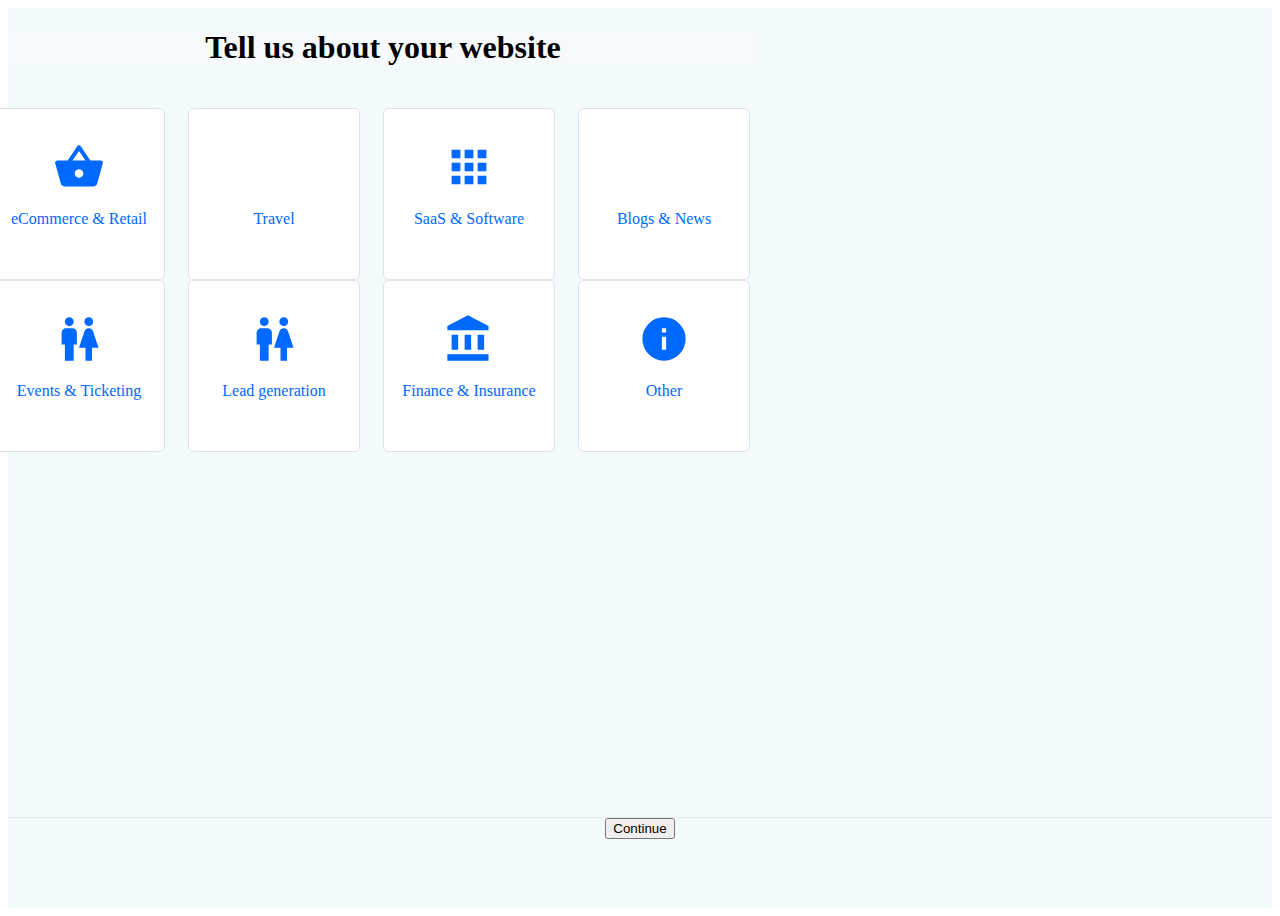
==== x2/index.html @ 1217ceb5 "version1" ====
<!DOCTYPE html>
<html lang="en">

<head>
    <meta charset="UTF-8">
    <meta http-equiv="X-UA-Compatible" content="IE=edge">
    <meta name="viewport" content="width=device-width, initial-scale=1.0">
    <link rel="stylesheet" href="style.css">
    <link rel="stylesheet" href="https://cdn.jsdelivr.net/npm/bootstrap@4.6.0/dist/css/bootstrap.min.css"
        integrity="sha384-B0vP5xmATw1+K9KRQjQERJvTumQW0nPEzvF6L/Z6nronJ3oUOFUFpCjEUQouq2+l" crossorigin="anonymous">
    <link rel="stylesheet" href="https://cdnjs.cloudflare.com/ajax/libs/font-awesome/5.15.3/css/all.min.css"
        integrity="sha512-iBBXm8fW90+nuLcSKlbmrPcLa0OT92xO1BIsZ+ywDWZCvqsWgccV3gFoRBv0z+8dLJgyAHIhR35VZc2oM/gI1w=="
        crossorigin="anonymous" referrerpolicy="no-referrer" />
    <link rel="stylesheet" href="https://fonts.googleapis.com/icon?family=Material+Icons">
    <title>Onboarding</title>
</head>

<body>
    <main class="category-main">
        <div class="category-content-top">
            <div class="category-content-center">
                <div class="category-content-buttom mx-auto">
                    <h1 class="content-title pt-3 pt-md-5">
                        Tell us about your website
                    </h1>
                    <div class="category-content-border">
                        <div class="category-content px-3 form-group">
                            <div class="category-flex">
                                <ul class="category-box-content">
                                    <li class="category-box-item mb-3">
                                        <label>
                                            <input type="radio" name="site-category" class="display-none" value="1">
                                            <div class="icon-container">
                                                <i class='material-icons'>shopping_basket

                                                </i>
                                            </div>
                                            <h3>eCommerce & Retail</h3>
                                        </label>
                                    </li>
                                    <li class="category-box-item mb-3">
                                        <label>
                                            <input type="radio" name="site-category" class="display-none" value="2">
                                            <div class="icon-container">
                                                <i class='material-icons'>hiking</i>
                                            </div>
                                            <h3>Travel</h3>
                                        </label>
                                    </li>
                                    <li class="category-box-item mb-3">
                                        <label>
                                            <input type="radio" name="site-category" class="display-none" value="3">
                                            <div class="icon-container">
                                                <i class='material-icons'>apps</i>
                                            </div>
                                            <h3>SaaS & Software</h3>
                                        </label>
                                    </li>
                                    <li class="category-box-item mb-3">
                                        <label>
                                            <input type="radio" name="site-category" class="display-none" value="4">
                                            <div class="icon-container">
                                                <i class='material-icons'>article</i>
                                            </div>
                                            <h3>Blogs & News</h3>
                                        </label>
                                    </li>
                                    <li class="category-box-item mb-3">
                                        <label>
                                            <input type="radio" name="site-category" class="display-none" value="5">
                                            <div class="icon-container">
                                                <i class='material-icons'>wc</i>
                                            </div>
                                            <h3>Events & Ticketing</h3>
                                        </label>
                                    </li>
                                    <li class="category-box-item mb-3">
                                        <label>
                                            <input type="radio" name="site-category" class="display-none " value="6">
                                            <div class="icon-container">
                                                <i class='material-icons'>wc</i>
                                            </div>
                                            <h3>Lead generation</h3>
                                        </label>
                                    </li>
                                    <li class="category-box-item mb-3">
                                        <label>
                                            <input type="radio" name="site-category" class="display-none" value="7">
                                            <div class="icon-container">
                                                <i class='material-icons'>account_balance</i>
                                            </div>
                                            <h3>Finance & Insurance</h3>
                                        </label>
                                    </li>
                                    <li class="category-box-item mb-3">
                                        <label>
                                            <input type="radio" name="site-category" class="display-none" value="8">
                                            <div class="icon-container">
                                                <i class='material-icons'>info</i>
                                            </div>
                                            <h3>Other</h3>
                                        </label>
                                    </li>
                                    

                                </ul>
                            </div>

                        </div>
                    </div>

                </div>
                <div class="contunie-content">
                    <div class="contunie-button-content px-3 my-3 my-md-4">
                        <button type="button" class="btn btn-primary disablebled">
                            Continue
                            <i class="fas fa-chevron-right ml-2"></i>
                        </button>

                    </div>
                </div>
            </div>

        </div>

    </main>



    <script src="https://code.jquery.com/jquery-3.6.0.js"
        integrity="sha256-H+K7U5CnXl1h5ywQfKtSj8PCmoN9aaq30gDh27Xc0jk=" crossorigin="anonymous"></script>
    <script>
    //     $('.category-box-item').click(function(){
    //         let id_check;
    //     id_check=$('input[name="site-category"]:checked').val();
    //     let input_parent = $('input[value="id_check"]').parent().parent();
    //     console.log(input_parent);
    //     $('.'+input_parent).addClass('selected')
    //     console.log(id_check);


    // }); 


    </script>
</body>

</html>
---- x2/style.css ----
.category-main{
height: 100vh;
min-height: 100%;
position: relative;
background-color:#f2fafc ;
display: flex;
}
.category-content-top{
    display: flex;
    flex: 1;
    justify-content: center;

}
.category-content-center{
    display: flex;
    flex-direction: column;
    flex: 1;
}
.category-content-buttom{
    display: flex;
    flex-direction: column;
    flex:1;
    width: 100%;
    max-width: 750px;
}
.content-title{
    font-weight: 600;
    text-align: center;
    background-color: #f7fafc;
    z-index: 1;
    text-align: center;
}
.category-content-border{
  position: relative;
  margin-top: 20px;
  display: flex;
  flex: 1;
  flex-direction: column;
}
.category-content{
  display: flex;
  flex-direction: column;
  /* height: 100%; */
  width: 100%;
  position: absolute;
  justify-content: center;  
}
.category-flex{
    display: flex;
    flex-direction: column;
    margin-right: -1rem;
    margin-left: -1rem;

}
.category-box-content{
    margin: 0 -11px;
    list-style: none;
    padding: 0;
    display: flex;
    flex-wrap: wrap;
}
.category-box-item{
    border: 1px solid #e1e1ed;
    background-color: #fff;
    display:inline-block;
    transition: backgraund .3s ease;
    width: 170px;
    height: 170px;
    vertical-align: top;
    margin-left: 12px;
    margin-right: 11px;
    border-radius: .375rem;
}
.category-box-item label{
    box-sizing: border-box;
    color: #a0aec0;
    display: flex;
    -webkit-box-orient: vertical;
    -webkit-box-direction: normal;
    flex-direction: column;
    align-items: center;
    -webkit-box-pack: center;
    justify-content: center;
    font-size: 16px;
    height: 100%;
    line-height: 1;
    padding: 16px 8px;
    text-align: center;
    text-decoration: none;
    cursor: pointer;
}
.icon-container{
    padding: 0;
    margin-top: -10px;
    position: relative;
    height: 70px;
    width: 100px;
}
.category-box-content li label i,img{
    font-size: 52px;
    color: #0069ff;
    
}
.icon-container i{
    display: block;
    height: 70px;
    position: absolute;
    top: 0;
    left: 0;
    width: 100%;
}
.category-box-content label h3{
    font-weight: 500;
    font-size: 16px;
    display: block;
    text-align: center;
    width: 100%;
    color: #0069ff;
    margin: 0 0 10px;
}
.display-none{
    display: none;
}
.category-box-content .category-box-item:hover{
    background: #0069ff;
    
}
.category-box-content .category-box-item:hover label h3,
.category-box-content .category-box-item:hover .icon-container i{
    color: #fff;
    
}

.category-content .category-box-item.selected{
    background-color: #0069ff;
    border: 1px solid #0069ff;
    color:#fff!important;
}
.contunie-content{
height: 90px;
border-top: 1px solid #e2e8f0;
}
.contunie-button-content{
  
    display: flex;
    flex-direction: column;
    justify-content: center;
    align-items: center;
}
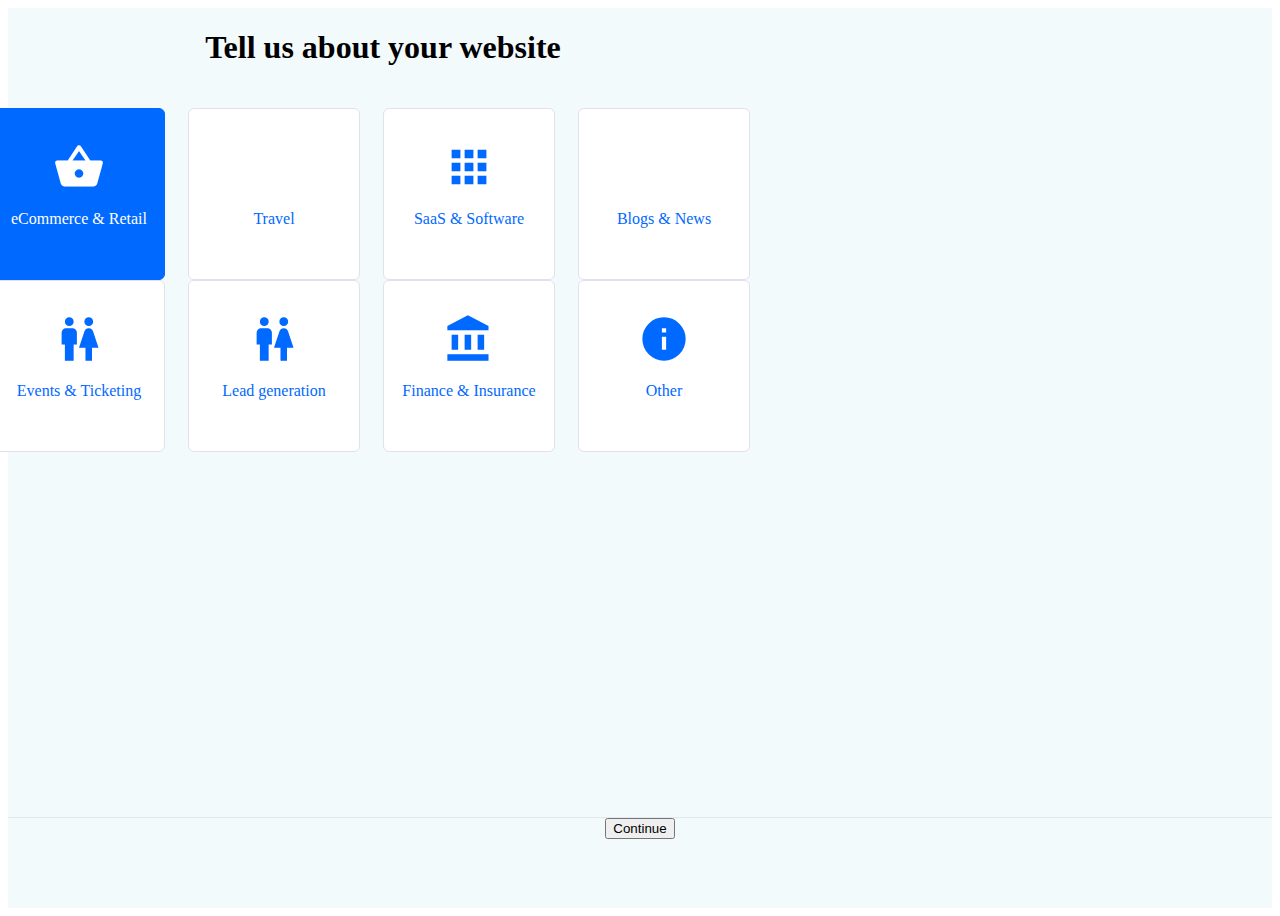
==== commit 67b1a613: "v2" ====
--- a/x2/index.html
+++ b/x2/index.html
@@ -26,8 +26,8 @@
                     <div class="category-content-border">
                         <div class="category-content px-3 form-group">
                             <div class="category-flex">
-                                <ul class="category-box-content">
-                                    <li class="category-box-item mb-3">
+                                <ul id="category-box-content">
+                                    <li class="category-box-item selected mb-3">
                                         <label>
                                             <input type="radio" name="site-category" class="display-none" value="1">
                                             <div class="icon-container">
@@ -130,16 +130,15 @@
     <script src="https://code.jquery.com/jquery-3.6.0.js"
         integrity="sha256-H+K7U5CnXl1h5ywQfKtSj8PCmoN9aaq30gDh27Xc0jk=" crossorigin="anonymous"></script>
     <script>
-    //     $('.category-box-item').click(function(){
-    //         let id_check;
-    //     id_check=$('input[name="site-category"]:checked').val();
-    //     let input_parent = $('input[value="id_check"]').parent().parent();
-    //     console.log(input_parent);
-    //     $('.'+input_parent).addClass('selected')
-    //     console.log(id_check);
-
-
-    // }); 
+ var header = document.getElementById("category-box-content");
+var btns = header.getElementsByClassName("category-box-item");
+for (var i = 0; i < btns.length; i++) {
+  btns[i].addEventListener("click", function() {
+  var current = document.getElementsByClassName("selected");
+  current[0].className = current[0].className.replace(" selected", "");
+  this.className += " selected";
+  });
+}
 
 
     </script>
--- a/x2/style.css
+++ b/x2/style.css
@@ -26,7 +26,7 @@
 .content-title{
     font-weight: 600;
     text-align: center;
-    background-color: #f7fafc;
+    background-color: #f2fafc;
     z-index: 1;
     text-align: center;
 }
@@ -52,7 +52,7 @@
     margin-left: -1rem;
 
 }
-.category-box-content{
+#category-box-content{
     margin: 0 -11px;
     list-style: none;
     padding: 0;
@@ -96,7 +96,7 @@
     height: 70px;
     width: 100px;
 }
-.category-box-content li label i,img{
+#category-box-content li label i,img{
     font-size: 52px;
     color: #0069ff;
     
@@ -109,7 +109,7 @@
     left: 0;
     width: 100%;
 }
-.category-box-content label h3{
+#category-box-content label h3{
     font-weight: 500;
     font-size: 16px;
     display: block;
@@ -121,12 +121,12 @@
 .display-none{
     display: none;
 }
-.category-box-content .category-box-item:hover{
+#category-box-content .category-box-item:hover{
     background: #0069ff;
     
 }
-.category-box-content .category-box-item:hover label h3,
-.category-box-content .category-box-item:hover .icon-container i{
+#category-box-content .category-box-item:hover label h3,
+#category-box-content .category-box-item:hover .icon-container i{
     color: #fff;
     
 }
@@ -135,6 +135,11 @@
     background-color: #0069ff;
     border: 1px solid #0069ff;
     color:#fff!important;
+}
+#category-box-content .category-box-item.selected label h3,
+#category-box-content .category-box-item.selected .icon-container i{
+    color: #fff;
+    
 }
 .contunie-content{
 height: 90px;
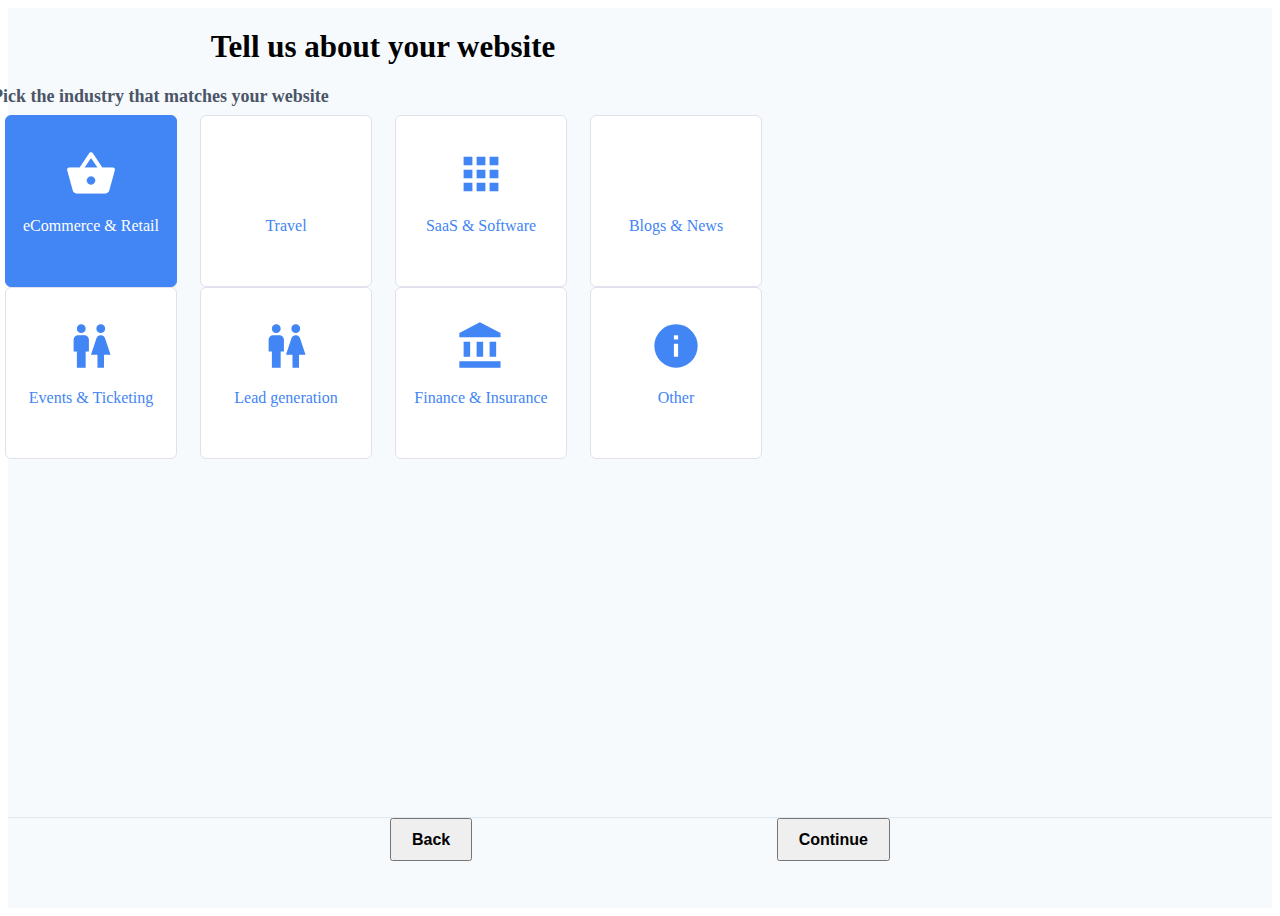
==== commit a6e7f6c0: "new version" ====
--- a/x2/index.html
+++ b/x2/index.html
@@ -26,6 +26,9 @@
                     <div class="category-content-border">
                         <div class="category-content px-3 form-group">
                             <div class="category-flex">
+                                <label class="lower-title pt-3 pt-md-0">
+                                    Pick the industry that matches your website
+                                </label>
                                 <ul id="category-box-content">
                                     <li class="category-box-item selected mb-3">
                                         <label>
@@ -112,7 +115,13 @@
                 </div>
                 <div class="contunie-content">
                     <div class="contunie-button-content px-3 my-3 my-md-4">
-                        <button type="button" class="btn btn-primary disablebled">
+                        <button type="button" class="btn btn-link back-button">
+                            <i class="fas fa-chevron-left mr-2"></i>
+                            Back
+                        </button>
+
+
+                        <button type="button" class="btn btn-primary contunie-button disabled">
                             Continue
                             <i class="fas fa-chevron-right ml-2"></i>
                         </button>
@@ -134,11 +143,16 @@
 var btns = header.getElementsByClassName("category-box-item");
 for (var i = 0; i < btns.length; i++) {
   btns[i].addEventListener("click", function() {
+    $('.contunie-button').removeClass('disabled');
   var current = document.getElementsByClassName("selected");
   current[0].className = current[0].className.replace(" selected", "");
+
   this.className += " selected";
+  
   });
 }
+
+
 
 
     </script>
--- a/x2/style.css
+++ b/x2/style.css
@@ -2,7 +2,7 @@
 height: 100vh;
 min-height: 100%;
 position: relative;
-background-color:#f2fafc ;
+background-color:#f7fafc;
 display: flex;
 }
 .category-content-top{
@@ -26,13 +26,21 @@
 .content-title{
     font-weight: 600;
     text-align: center;
-    background-color: #f2fafc;
+    background-color: #f7fafc;
     z-index: 1;
     text-align: center;
+    font-size: 31px;
+}
+.lower-title{
+    font-size: 18px;
+    color: #4a5568;
+    font-weight: 600;
+    display: inline-block;
+    margin-bottom: .5rem;
 }
 .category-content-border{
   position: relative;
-  margin-top: 20px;
+  height: 80%;
   display: flex;
   flex: 1;
   flex-direction: column;
@@ -58,6 +66,7 @@
     padding: 0;
     display: flex;
     flex-wrap: wrap;
+    justify-content: center;
 }
 .category-box-item{
     border: 1px solid #e1e1ed;
@@ -98,7 +107,7 @@
 }
 #category-box-content li label i,img{
     font-size: 52px;
-    color: #0069ff;
+    color: #4285F4;
     
 }
 .icon-container i{
@@ -115,14 +124,14 @@
     display: block;
     text-align: center;
     width: 100%;
-    color: #0069ff;
+    color: #4285F4;
     margin: 0 0 10px;
 }
 .display-none{
     display: none;
 }
 #category-box-content .category-box-item:hover{
-    background: #0069ff;
+    background: #4285F4;
     
 }
 #category-box-content .category-box-item:hover label h3,
@@ -132,8 +141,8 @@
 }
 
 .category-content .category-box-item.selected{
-    background-color: #0069ff;
-    border: 1px solid #0069ff;
+    background-color: #4285F4;
+    border: 1px solid #4285F4;
     color:#fff!important;
 }
 #category-box-content .category-box-item.selected label h3,
@@ -147,8 +156,56 @@
 }
 .contunie-button-content{
   
-    display: flex;
-    flex-direction: column;
-    justify-content: center;
-    align-items: center;
-}
+    display: flex;  
+    justify-content: space-between;
+    margin-right: auto;
+    margin-left: auto;
+    max-width: 500px;
+}
+.contunie-button,.back-button{
+    font-weight: 600!important;
+    font-size: 1rem!important;
+    padding: .657rem 1.25rem!important;
+}
+
+@media  screen and (max-width:281px) {
+
+    .category-main{height: 185vh;}
+}
+@media  screen and (min-width:282px) and (max-height:570px) {
+
+    .category-main{height: 210vh;}
+}
+ @media  screen and (min-height:571px) and (max-height:654px) {
+
+    .category-main{height: 190vh;}
+}
+@media  screen and (min-height:655px) and (max-height:670px) {
+
+    .category-main{height: 170vh;}
+}
+@media  screen and (min-height:671px) and (max-height:738px) {
+
+    .category-main{height: 160vh;}
+}
+@media  screen and (min-height:739px) and (max-height:824px) {
+
+    .category-main{height: 140vh;}
+}
+@media  screen and (min-width:768px){
+
+    .category-main{height: 100vh!important;}
+}
+
+
+@media  screen and (max-width:767px) {
+
+    
+    .category-box-item{width: 90%;height: 100px;}
+    .category-box-item label{flex-direction: row!important;}
+    .icon-container{height: 45px;}
+    
+}
+
+
+
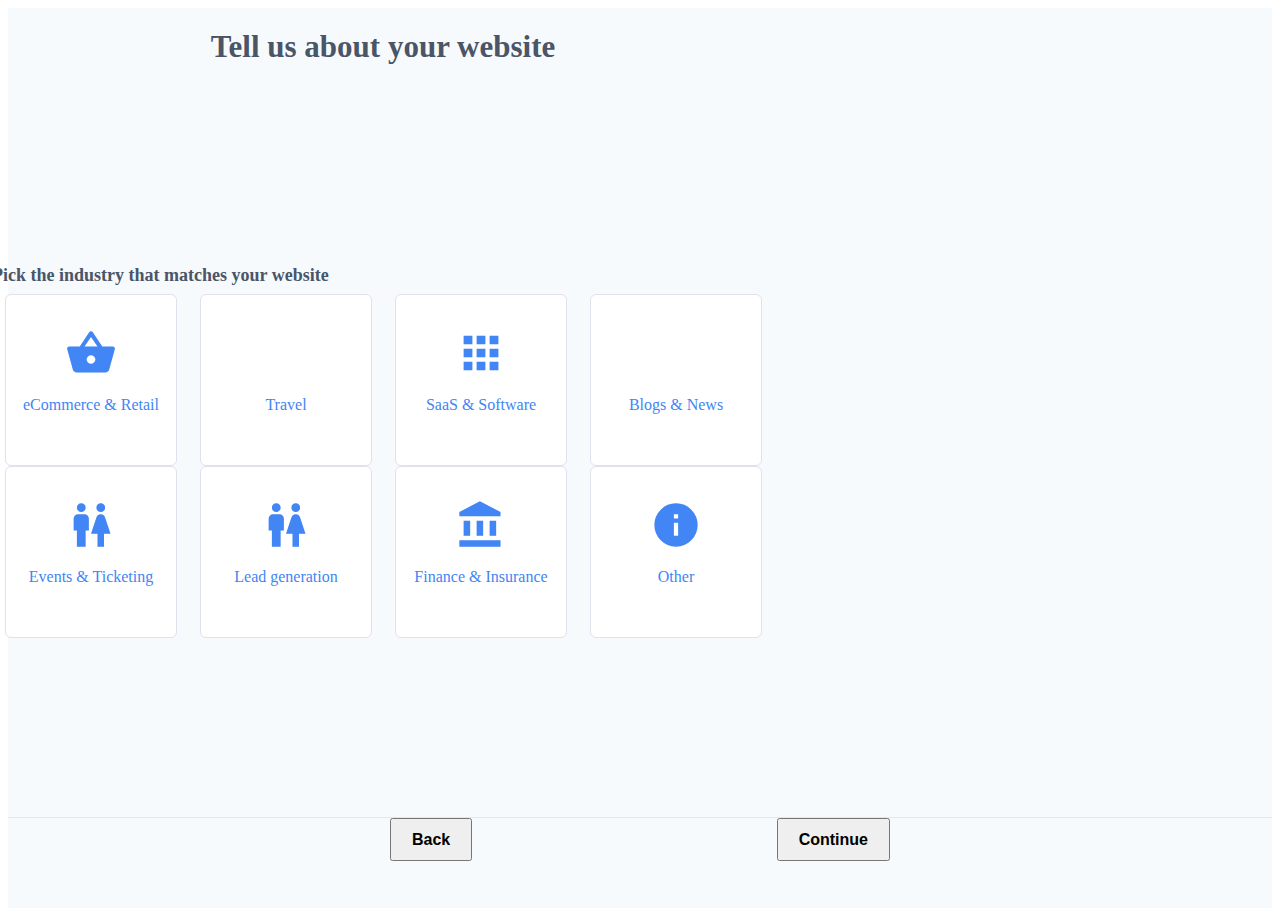
==== commit c0b76f0d: "new version" ====
--- a/x2/index.html
+++ b/x2/index.html
@@ -30,7 +30,7 @@
                                     Pick the industry that matches your website
                                 </label>
                                 <ul id="category-box-content">
-                                    <li class="category-box-item selected mb-3">
+                                    <li class="category-box-item selecte mb-3">
                                         <label>
                                             <input type="radio" name="site-category" class="display-none" value="1">
                                             <div class="icon-container">
@@ -144,13 +144,24 @@
 for (var i = 0; i < btns.length; i++) {
   btns[i].addEventListener("click", function() {
     $('.contunie-button').removeClass('disabled');
+  var current = document.getElementsByClassName("selecte");
+  current[0].className = current[0].className.replace(" selecte", "");
+
+  this.className += " selected";
+ 
+  });
+}
+for (var i = 0; i < btns.length; i++) {
+  btns[i].addEventListener("click", function() {
+    $('.contunie-button').removeClass('disabled');
   var current = document.getElementsByClassName("selected");
   current[0].className = current[0].className.replace(" selected", "");
 
   this.className += " selected";
-  
+ 
   });
 }
+
 
 
 
--- a/x2/style.css
+++ b/x2/style.css
@@ -30,6 +30,7 @@
     z-index: 1;
     text-align: center;
     font-size: 31px;
+    color: #4a5568;
 }
 .lower-title{
     font-size: 18px;
@@ -44,6 +45,7 @@
   display: flex;
   flex: 1;
   flex-direction: column;
+  justify-content: center; 
 }
 .category-content{
   display: flex;
@@ -174,23 +176,23 @@
 }
 @media  screen and (min-width:282px) and (max-height:570px) {
 
-    .category-main{height: 210vh;}
+    .category-main{height: 155vh;}
 }
  @media  screen and (min-height:571px) and (max-height:654px) {
 
-    .category-main{height: 190vh;}
+    .category-main{height: 135vh;}
 }
 @media  screen and (min-height:655px) and (max-height:670px) {
 
-    .category-main{height: 170vh;}
+    .category-main{height: 120vh;}
 }
 @media  screen and (min-height:671px) and (max-height:738px) {
 
-    .category-main{height: 160vh;}
+    .category-main{height: 110vh;}
 }
 @media  screen and (min-height:739px) and (max-height:824px) {
 
-    .category-main{height: 140vh;}
+    .category-main{height: 100vh;}
 }
 @media  screen and (min-width:768px){
 
@@ -201,11 +203,25 @@
 @media  screen and (max-width:767px) {
 
     
-    .category-box-item{width: 90%;height: 100px;}
-    .category-box-item label{flex-direction: row!important;}
+    .category-box-item{width: 150px;height: 135px;}
+    #category-box-content li label i, img {font-size: 45px;}
     .icon-container{height: 45px;}
-    
-}
-
-
-
+    .lower-title{text-align: center;}
+    #category-box-content{margin: 0!important;justify-content: space-evenly!important;}
+    .category-box-item label{height: 115%;}
+    
+}
+@media screen and (max-width:321px) {
+    .category-box-item{width: 135px!important;}
+     
+}
+ @media screen and (max-width:281px) {
+    .category-box-item{width: 115px!important;height: 120px!important;}
+     
+ }
+ 
+ 
+
+
+
+
